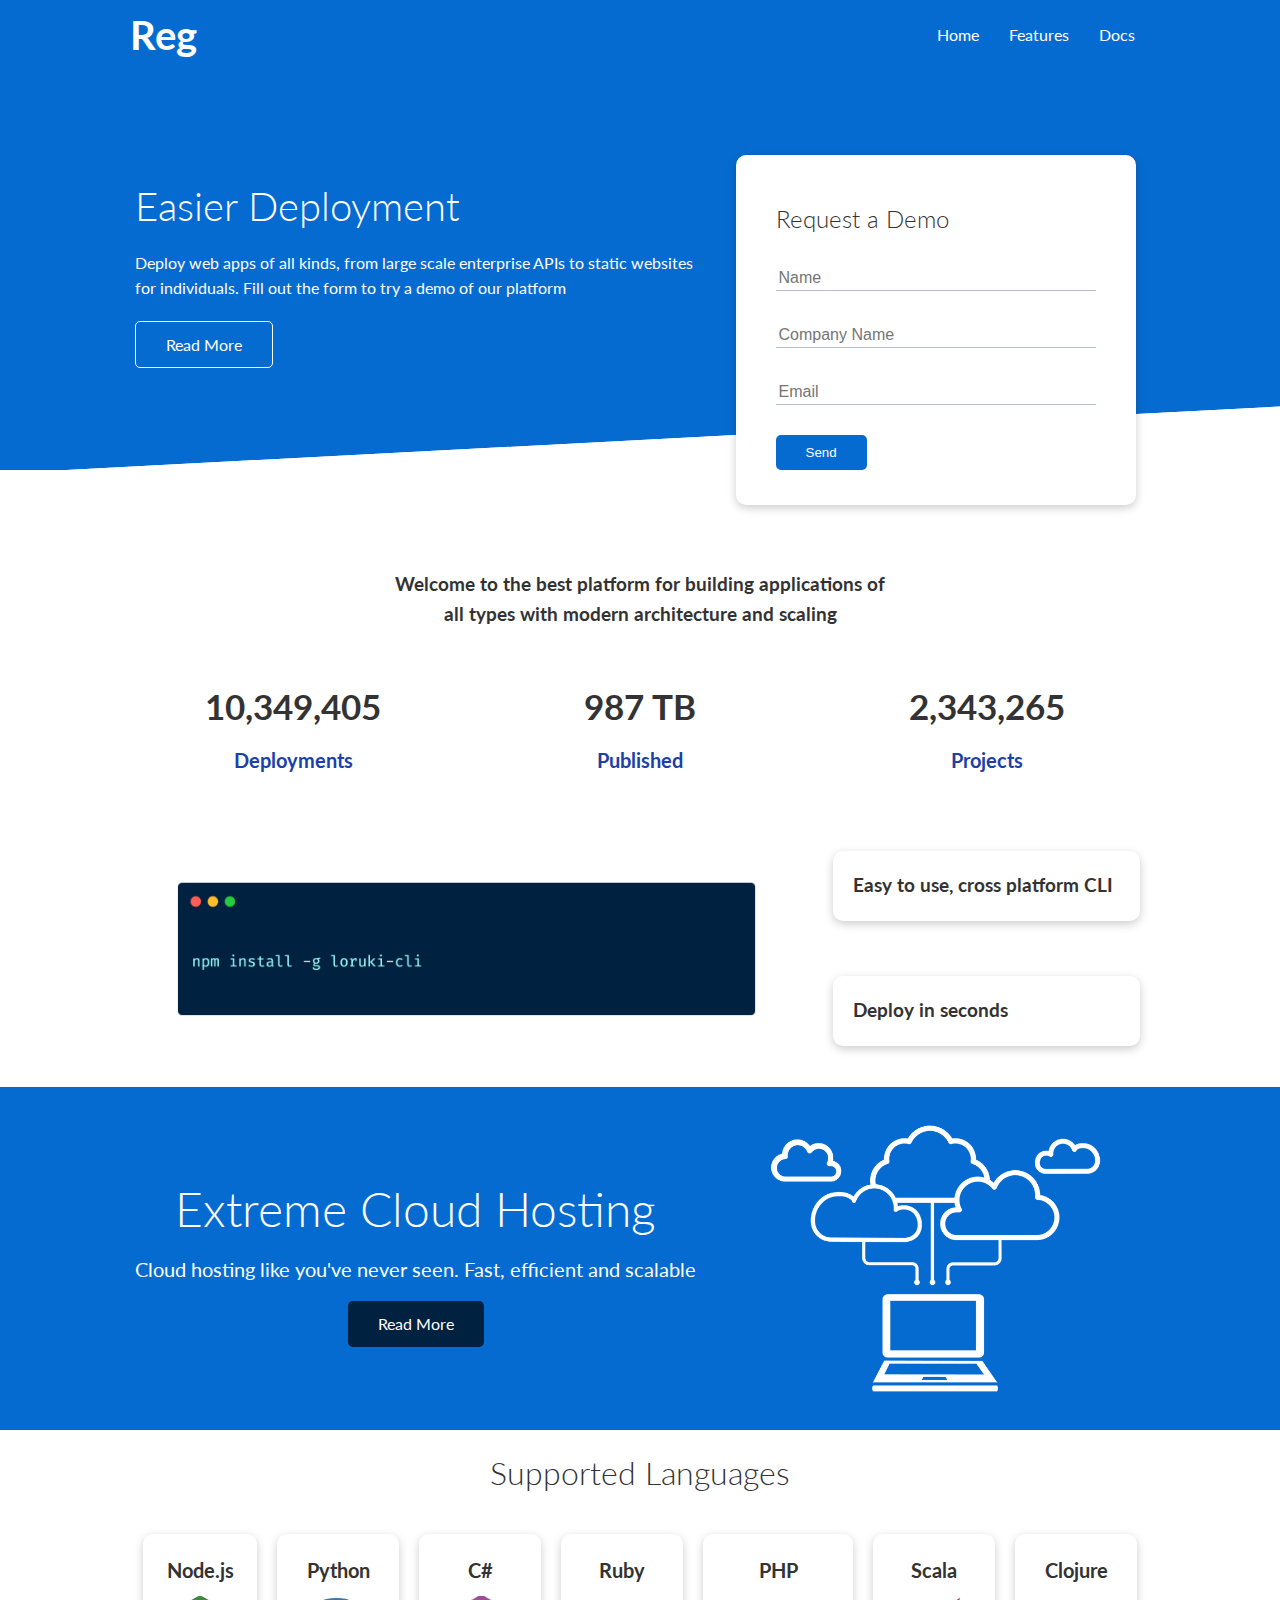
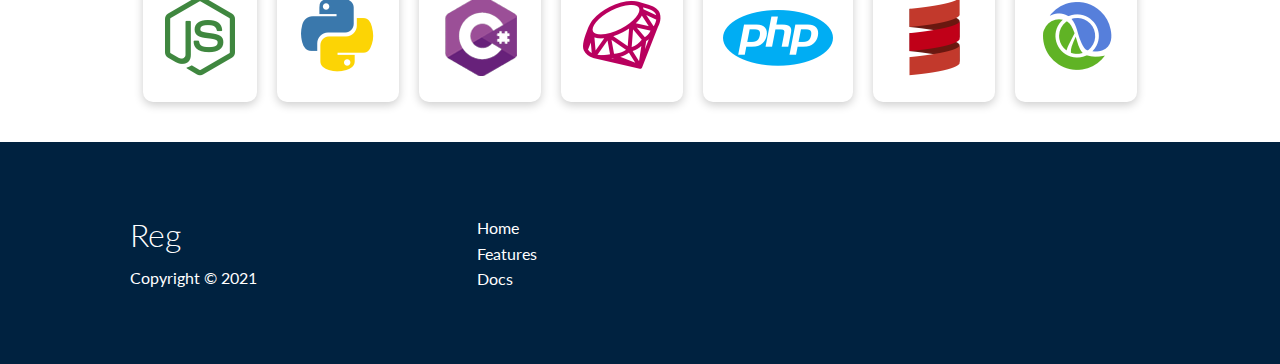
==== index.html @ 33932276 "cool" ====
<!DOCTYPE html>
<html lang="en">
<head>
    <meta charset="UTF-8">
    <meta name="viewport" content="width=device-width, initial-scale=1.0">
    <link rel="stylesheet" href="https://cdnjs.cloudflare.com/ajax/libs/font-awesome/5.15.1/css/all.min.css" integrity="sha512-+4zCK9k+qNFUR5X+cKL9EIR+ZOhtIloNl9GIKS57V1MyNsYpYcUrUeQc9vNfzsWfV28IaLL3i96P9sdNyeRssA==" crossorigin="anonymous" />
    <link rel="stylesheet" href="css/utilities.css">
    <link rel="stylesheet" href="css/style.css">
    <title>Reg | Cloud Hosting Project</title>
</head>
<body>
    <!-- Navbar -->
    <div class="navbar">
        <div class="container flex">
            <h1 class="logo">Reg</h1>
            <nav>
                <ul>
                    <li><a href="index.html">Home</a></li>
                    <li><a href="features.html">Features</a></li>
                    <li><a href="docs.html">Docs</a></li>
                </ul>
            </nav>
        </div>
    </div>
    
    <!-- Showcase -->
    <section class="showcase">
        <div class="container grid">
            <div class="showcase-text">
                <h1>Easier Deployment</h1>
                <p>Deploy web apps of all kinds, from large scale enterprise APIs to static websites for individuals. Fill out the form to try a demo of our platform</p>
                <a href="features.html" class="btn btn-outline">Read More</a>
            </div>

            <div class="showcase-form card">
                <h2>Request a Demo</h2>
                 <!--  <form name="contact" netlify-honeypot="bot-field" method="POST" data-netlify="true">
                    <input type="hidden" name="form-name" value="contact">
                    <p class="hidden">
                        <label>Don’t fill this out if you're human: <input name="bot-field" /></label>
                      </p>
                    <div class="form-control">
                        <input type="text" name="name" placeholder="Name" required>
                    </div>
                    <div class="form-control">
                        <input type="text" name="company" placeholder="Company Name" required>
                    </div>
                    <div class="form-control">
                        <input type="email" name="email" placeholder="Email" required>
                    </div>
                    <input type="submit" value="Send" class="btn btn-primary">
                </form> -->
                 <form>
                    <div class="form-control">
                        <input type="text" name="name" placeholder="Name" required>
                    </div>
                    <div class="form-control">
                        <input type="text" name="company" placeholder="Company Name" required>
                    </div>
                    <div class="form-control">
                        <input type="email" name="email" placeholder="Email" required>
                    </div>
                    <input type="submit" value="Send" class="btn btn-primary">
                </form>
            </div>
        </div>
    </section>

    <!-- Stats -->
    <section class="stats">
        <div class="container">
            <h3 class="stats-heading text-center my-1">
                Welcome to the best platform for building applications of all types with modern architecture and scaling
            </h3>

            <div class="grid grid-3 text-center my-4">
                <div>
                    <i class="fas fa-server fa-3x"></i>
                    <h3>10,349,405</h3>
                    <p class="text-secondary">Deployments</p>
                </div>
                <div>
                    <i class="fas fa-upload fa-3x"></i>
                    <h3>987 TB</h3>
                    <p class="text-secondary">Published</p>
                </div>
                <div>
                    <i class="fas fa-project-diagram fa-3x"></i>
                    <h3>2,343,265</h3>
                    <p class="text-secondary">Projects</p>
                </div>
            </div>
        </div>
    </section>

    <!-- Cli -->
    <section class="cli">
        <div class="container grid">
            <img src="images/cli.png" alt="">
            <div class="card">
                <h3>Easy to use, cross platform CLI</h3>
            </div>
            <div class="card">
                <h3>Deploy in seconds</h3>
            </div>
        </div>
    </section>

    <!-- Cloud -->
    <section class="cloud bg-primary my-2 py-2">
        <div class="container grid">
            <div class="text-center">
                <h2 class="lg">Extreme Cloud Hosting</h2>
                <p class="lead my-1">Cloud hosting like you've never seen. Fast, efficient and scalable</p>
                <a href="features.html" class="btn btn-dark">Read More</a>
            </div>
            <img src="images/cloud.png" alt="">
        </div>
    </section>

    <!-- Languages -->
    <section class="languages">
        <h2 class="md text-center my-2">
            Supported Languages
        </h2>
        <div class="container flex">
            <div class="card">
                <h4>Node.js</h4>
                <img src="images/logos/node.png" alt="node.js">
            </div>
            <div class="card">
                <h4>Python</h4>
                <img src="images/logos/python.png" alt="python">
              </div>
              <div class="card">
                <h4>C#</h4>
                <img src="images/logos/csharp.png" alt="c#">
              </div>
              <div class="card">
                <h4>Ruby</h4>
                <img src="images/logos/ruby.png" alt="ruby">
              </div>
              <div class="card">
                <h4>PHP</h4>
                <img src="images/logos/php.png" alt="php">
              </div>
              <div class="card">
                <h4>Scala</h4>
                <img src="images/logos/scala.png" alt="scala">
              </div>
              <div class="card">
                <h4>Clojure</h4>
                <img src="images/logos/clojure.png" alt="clojure">
              </div>
        </div>
    </section>

    <!-- Footer -->
    <footer class="footer bg-dark py-5">
        <div class="container grid grid-3">
            <div>
                <h1>Reg
                </h1>
                <p>Copyright &copy; 2021</p>
            </div>
            <nav>
                <ul>
                    <li><a href="index.html">Home</a></li>
                    <li><a href="features.html">Features</a></li>
                    <li><a href="docs.html">Docs</a></li>
                </ul>
            </nav>
            <div class="social">
                <a href="#"><i class="fab fa-github fa-2x"></i></a>
                <a href="#"><i class="fab fa-facebook fa-2x"></i></a>
                <a href="#"><i class="fab fa-instagram fa-2x"></i></a>
                <a href="#"><i class="fab fa-twitter fa-2x"></i></a>
            </div>
        </div>
    </footer>
</body>
</html>
---- css/style.css ----
@import url('https://fonts.googleapis.com/css2?family=Lato:wght@300&display=swap');

:root {
  --primary-color: #066bd1;
  --secondary-color: #1c3fa8;
  --dark-color: #002240;
  --light-color: #f4f4f4;
  --success-color: #5cb85c;
  --error-color: #d9534f;
}

* {
  box-sizing: border-box;
  padding: 0;
  margin: 0;
}

body {
  font-family: 'Lato', sans-serif;
  color: #333;
  line-height: 1.6;
}

ul {
  list-style-type: none;
}

a {
  text-decoration: none;
  color: #333;
}

.logo {
  font-size: 2.5rem;
  font-weight: bold;
}

h1,
h2 {
  font-weight: 300;
  line-height: 1.2;
  margin: 10px 0;
}

p {
  margin: 10px 0;
}

img {
  width: 100%;
}

code,
pre {
  background: #333;
  color: #fff;
  padding: 10px;
}

.hidden {
  visibility: hidden;
  height: 0;
}

.container {
  max-width: 1100px;
  margin: 0 auto;
  overflow: auto;
  padding: 0 40px;
}

.card {
  background-color: #fff;
  color: #333;
  border-radius: 10px;
  box-shadow: 0 3px 10px rgba(0, 0, 0, 0.2);
  padding: 20px;
  margin: 10px;
}

.btn {
  display: inline-block;
  padding: 10px 30px;
  cursor: pointer;
  background: var(--primary-color);
  color: #fff;
  border: none;
  border-radius: 5px;
}

.btn-outline {
  background-color: transparent;
  border: 1px #fff solid;
}

.btn:hover {
  transform: scale(0.96);
}

/* Backgrounds & colored buttons */
.bg-primary,
.btn-primary {
  background-color: var(--primary-color);
  color: #fff;
}

.bg-secondary,
.btn-secondary {
  background-color: var(--secondary-color);
  color: #fff;
}

.bg-dark,
.btn-dark {
  background-color: var(--dark-color);
  color: #fff;
}

.bg-light,
.btn-light {
  background-color: var(--light-color);
  color: #333;
}

.bg-primary a,
.btn-primary a,
.bg-secondary a,
.btn-secondary a,
.bg-dark a,
.btn-dark a {
  color: #fff;
}

/* Text colors */
.text-primary {
  color: var(--primary-color);
}

.text-secondary {
  color: var(--secondary-color);
}

.text-dark {
  color: var(--dark-color);
}

.text-light {
  color: var(--light-color);
}

/* Text sizes */
.lead {
  font-size: 20px;
}

.sm {
  font-size: 1rem;
}

.md {
  font-size: 2rem;
}

.lg {
  font-size: 3rem;
}

.xl {
  font-size: 4rem;
}

.text-center {
  text-align: center;
}

/* Alert */
.alert {
  background-color: var(--light-color);
  padding: 10px 20px;
  font-weight: bold;
  margin: 15px 0;
}

.alert i {
  margin-right: 10px;
}

.alert-success {
  background-color: var(--success-color);
  color: #fff;
}

.alert-error {
  background-color: var(--error-color);
  color: #fff;
}

.flex {
  display: flex;
  justify-content: center;
  align-items: center;
  height: 100%;
}

.grid {
  display: grid;
  grid-template-columns: repeat(2, 1fr);
  gap: 20px;
  justify-content: center;
  align-items: center;
  height: 100%;
}

.grid-3 {
  grid-template-columns: repeat(3, 1fr);
}

/* Margin */
.my-1 {
  margin: 1rem 0;
}

.my-2 {
  margin: 1.5rem 0;
}

.my-3 {
  margin: 2rem 0;
}

.my-4 {
  margin: 3rem 0;
}

.my-5 {
  margin: 4rem 0;
}

.m-1 {
  margin: 1rem;
}

.m-2 {
  margin: 1.5rem;
}

.m-3 {
  margin: 2rem;
}

.m-4 {
  margin: 3rem;
}

.m-5 {
  margin: 4rem;
}

/* Padding */
.py-1 {
  padding: 1rem 0;
}

.py-2 {
  padding: 1.5rem 0;
}

.py-3 {
  padding: 2rem 0;
}

.py-4 {
  padding: 3rem 0;
}

.py-5 {
  padding: 4rem 0;
}

.p-1 {
  padding: 1rem;
}

.p-2 {
  padding: 1.5rem;
}

.p-3 {
  padding: 2rem;
}

.p-4 {
  padding: 3rem;
}

.p-5 {
  padding: 4rem;
}


/* Navbar */
.navbar {
  background-color: var(--primary-color);
  color: #fff;
  height: 70px;
}

.navbar ul {
  display: flex;
}

.navbar a {
  color: #fff;
  padding: 10px;
  margin: 0 5px;
}

.navbar a:hover {
  border-bottom: 2px #fff solid;
}

.navbar .flex {
  justify-content: space-between;
}

/* Showcase */
.showcase {
  height: 400px;
  background-color: var(--primary-color);
  color: #fff;
  position: relative;
}

.showcase h1 {
  font-size: 40px;
}

.showcase p {
  margin: 20px 0;
}

.showcase .grid {
  overflow: visible;
  grid-template-columns: 55% auto;
  gap: 30px;
}

.showcase-text {
  animation: slideInFromLeft 1s ease-in;
}

.showcase-form {
  position: relative;
  top: 60px;
  height: 350px;
  width: 400px;
  padding: 40px;
  z-index: 100;
  justify-self: flex-end;
  animation: slideInFromRight 1s ease-in;
}

.showcase-form .form-control {
  margin: 30px 0;
}

.showcase-form input[type='text'],
.showcase-form input[type='email'] {
  border: 0;
  border-bottom: 1px solid #b4becb;
  width: 100%;
  padding: 3px;
  font-size: 16px;
}

.showcase-form input:focus {
  outline: none;
}

.showcase::before,
.showcase::after {
  content: '';
  position: absolute;
  height: 100px;
  bottom: -70px;
  right: 0;
  left: 0;
  background: #fff;
  transform: skewY(-3deg);
  -webkit-transform: skewY(-3deg);
  -moz-transform: skewY(-3deg);
  -ms-transform: skewY(-3deg);
}

/* Stats */
.stats {
  padding-top: 100px;
  animation: slideInFromBottom 1s ease-in;
}

.stats-heading {
  max-width: 500px;
  margin: auto;
}

.stats .grid h3 {
  font-size: 35px;
}

.stats .grid p {
  font-size: 20px;
  font-weight: bold;
}

/* Cli */
.cli .grid {
  grid-template-columns: repeat(3, 1fr);
  grid-template-rows: repeat(2, 1fr);
}

.cli .grid > *:first-child {
  grid-column: 1 / span 2;
  grid-row: 1 / span 2;
}

/* Cloud */
.cloud .grid {
  grid-template-columns: 4fr 3fr;
}

/* Languages */

.languages .flex {
  flex-wrap: wrap;
}

.languages .card {
  text-align: center;
  margin: 18px 10px 40px;
  transition: transform 0.2s ease-in;
}

.languages .card h4 {
  font-size: 20px;
  margin-bottom: 10px;
}

.languages .card:hover {
  transform: translateY(-15px);
}

/* Features */
.features-head img,
.docs-head img {
  width: 200px;
  justify-self: flex-end;
}

.features-sub-head img {
  width: 300px;
  justify-self: flex-end;
}

.features-main .card > i {
  margin-right: 20px;
}

.features-main .grid {
  padding: 30px;
}

.features-main .grid > *:first-child {
  grid-column: 1 / span 3;
}

.features-main .grid > *:nth-child(2) {
  grid-column: 1 / span 2;
}

/* Docs */
.docs-main h3 {
  margin: 20px 0;
}

.docs-main .grid {
  grid-template-columns: 1fr 2fr;
  align-items: flex-start;
}

.docs-main nav li {
  font-size: 17px;
  padding-bottom: 5px;
  margin-bottom: 5px;
  border-bottom: 1px #ccc solid;
}

.docs-main a:hover {
  font-weight: bold;
}

/* Footer */
.footer .social a {
  margin: 0 10px;
}

.fa-github:hover {
  color: #000000;
}

.fa-facebook:hover {
  color: #1773EA;
}

.fa-instagram:hover {
  color: #B32E87;
}

.fa-twitter:hover {
  color: #1C9CEA;
}

/* Animations */
@keyframes slideInFromLeft {
  0% {
    transform: translateX(-100%);
  }

  100% {
    transform: translateX(0);
  }
}

@keyframes slideInFromRight {
  0% {
    transform: translateX(100%);
  }

  100% {
    transform: translateX(0);
  }
}

@keyframes slideInFromTop {
  0% {
    transform: translateY(-100%);
  }

  100% {
    transform: translateX(0);
  }
}

@keyframes slideInFromBottom {
  0% {
    transform: translateY(100%);
  }

  100% {
    transform: translateX(0);
  }
}

/* Tablets and under */
@media (max-width: 768px) {
  .grid,
  .showcase .grid,
  .stats .grid,
  .cli .grid,
  .cloud .grid,
  .features-main .grid,
  .docs-main .grid {
    grid-template-columns: 1fr;
    grid-template-rows: 1fr;
  }

  .showcase {
    height: auto;
  }

  .showcase-text {
    text-align: center;
    margin-top: 40px;
    animation: slideInFromTop 1s ease-in;
  }

  .showcase-form {
    justify-self: center;
    margin: auto;
    animation: slideInFromBottom 1s ease-in;
  }

  .cli .grid > *:first-child {
    grid-column: 1;
    grid-row: 1;
  }

  .features-head,
  .features-sub-head,
  .docs-head {
    text-align: center;
  }

  .features-head img,
  .features-sub-head img,
  .docs-head img {
    justify-self: center;
  }

  .features-main .grid > *:first-child,
  .features-main .grid > *:nth-child(2) {
    grid-column: 1;
  }
}

/* Mobile */
@media (max-width: 500px) {
  .navbar {
    height: 110px;
  }

  .navbar .flex {
    flex-direction: column;
  }

  .navbar ul {
    padding: 10px;
    background-color: rgba(0, 0, 0, 0.1);
  }
  
  .showcase-form {
    width: 300px;
  }
}
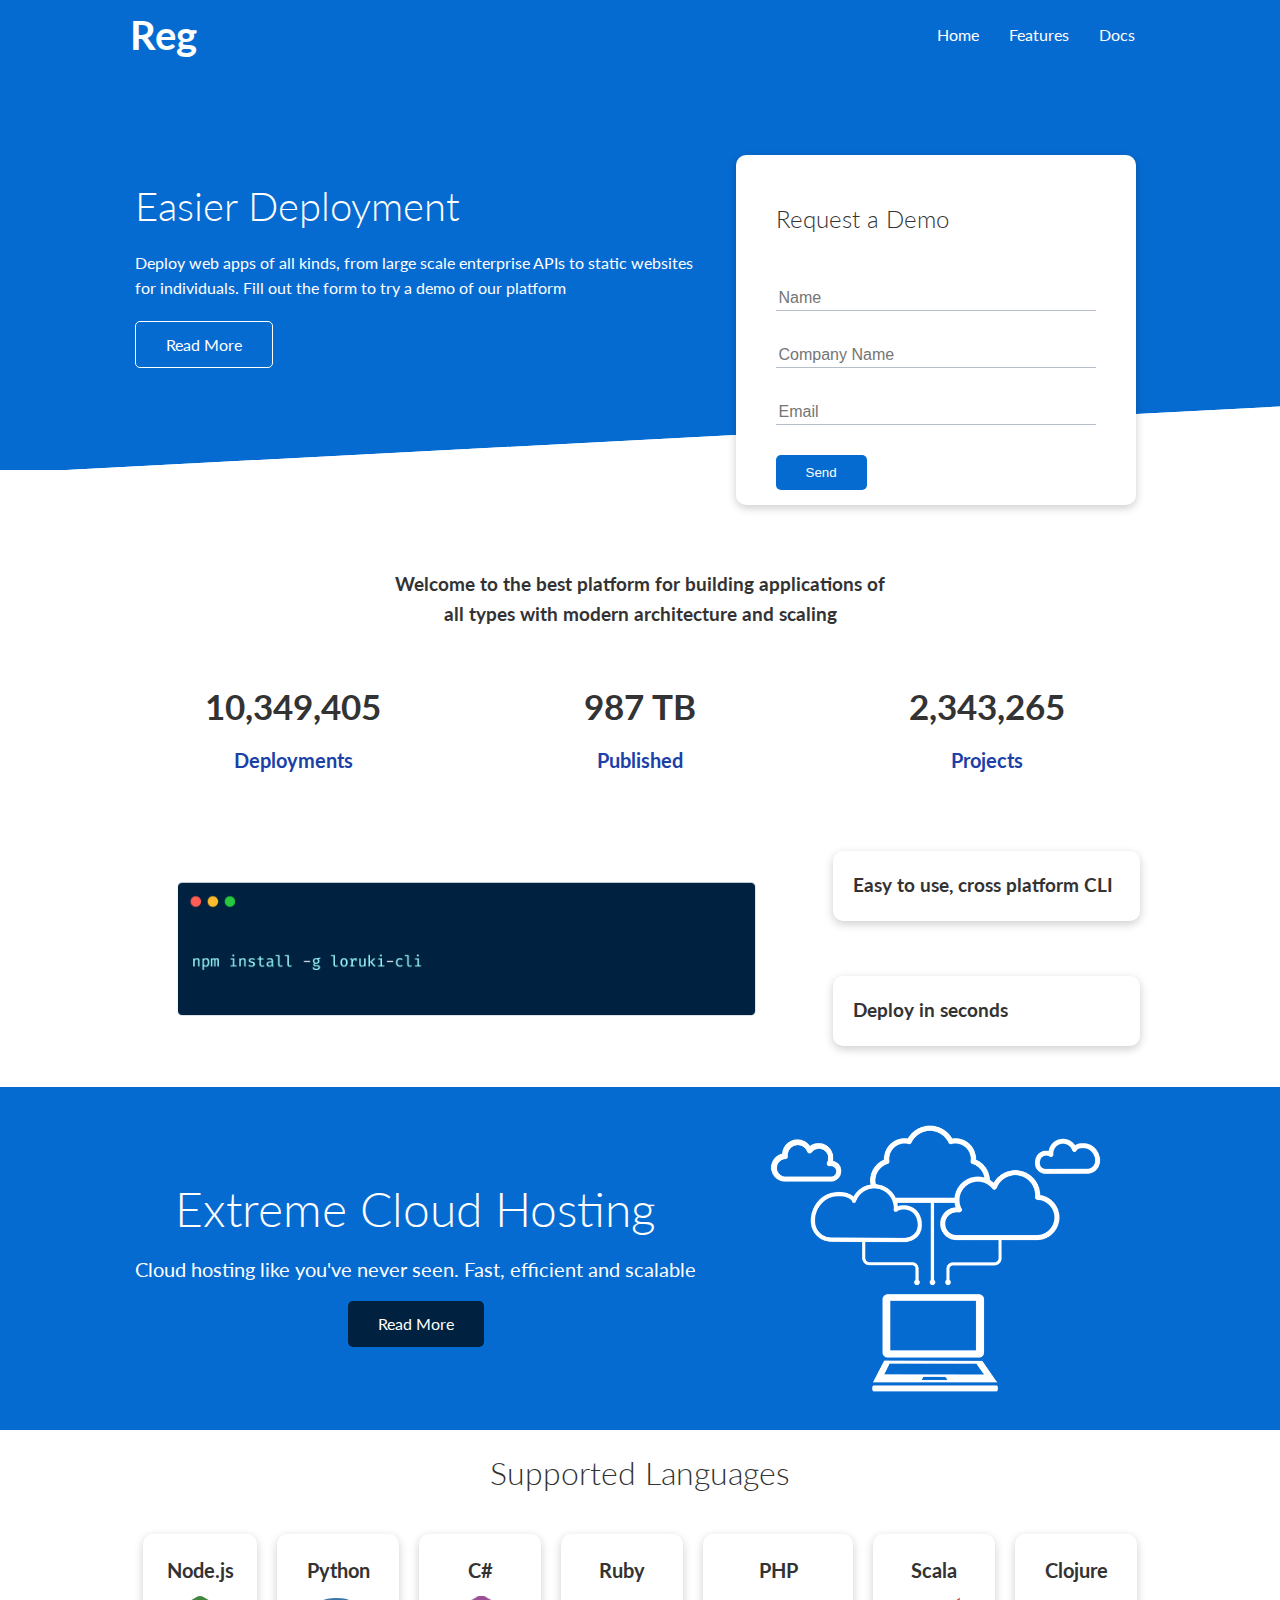
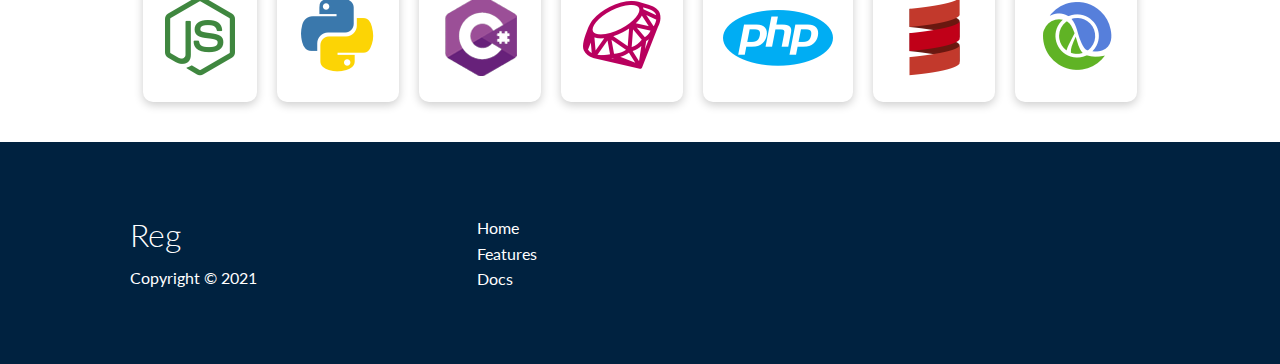
==== commit 3ea7ab92: "1 more commit" ====
--- a/index.html
+++ b/index.html
@@ -34,7 +34,7 @@
 
             <div class="showcase-form card">
                 <h2>Request a Demo</h2>
-                 <!--  <form name="contact" netlify-honeypot="bot-field" method="POST" data-netlify="true">
+                  <form name="contact" netlify-honeypot="bot-field" method="POST" data-netlify="true">
                     <input type="hidden" name="form-name" value="contact">
                     <p class="hidden">
                         <label>Don’t fill this out if you're human: <input name="bot-field" /></label>
@@ -49,8 +49,8 @@
                         <input type="email" name="email" placeholder="Email" required>
                     </div>
                     <input type="submit" value="Send" class="btn btn-primary">
-                </form> -->
-                 <form>
+                </form>
+                 <!-- <form>
                     <div class="form-control">
                         <input type="text" name="name" placeholder="Name" required>
                     </div>
@@ -61,7 +61,7 @@
                         <input type="email" name="email" placeholder="Email" required>
                     </div>
                     <input type="submit" value="Send" class="btn btn-primary">
-                </form>
+                </form> -->
             </div>
         </div>
     </section>
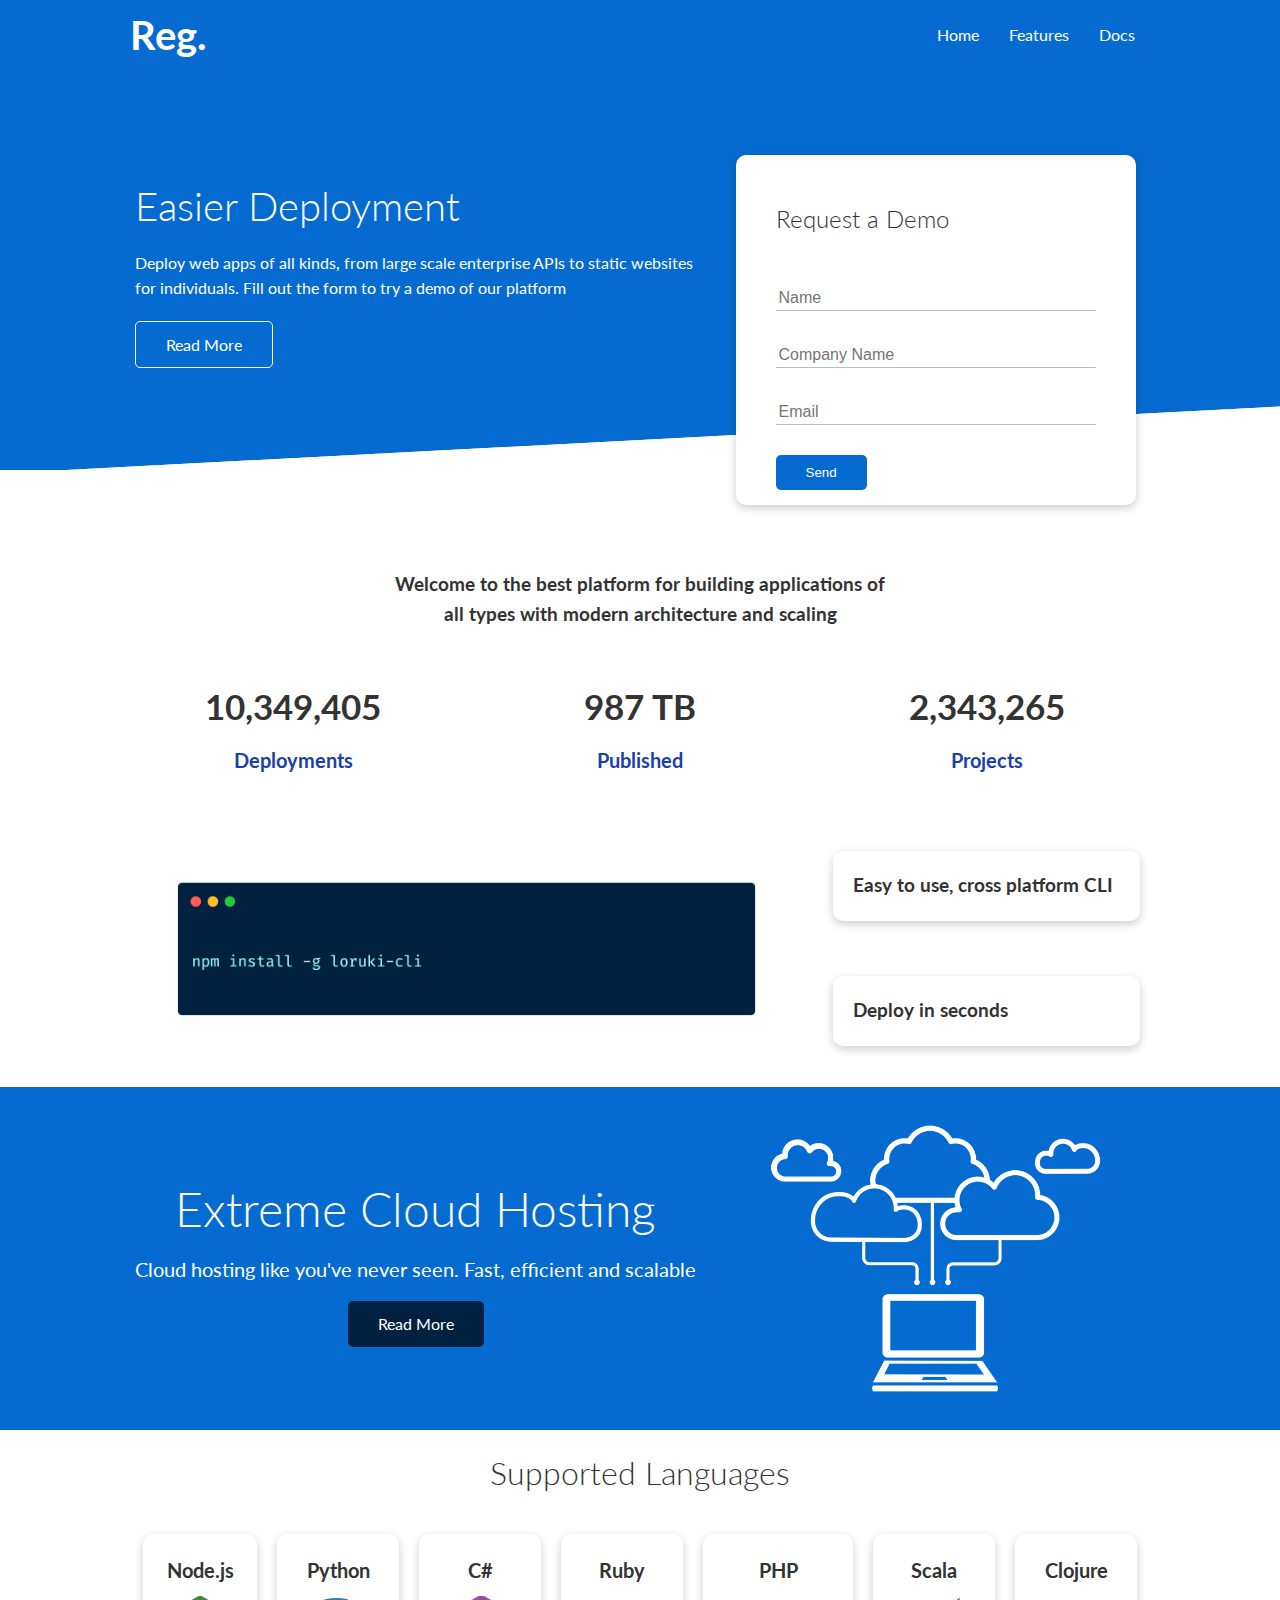
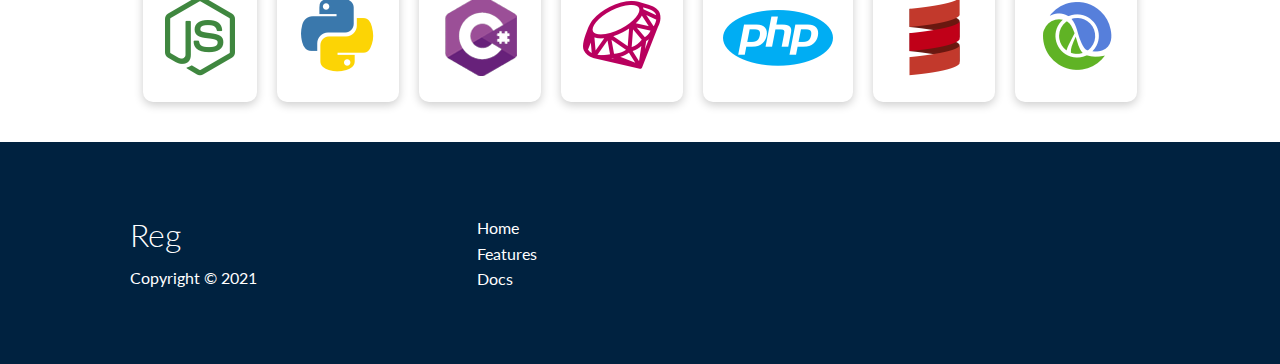
==== commit 299ad92f: "corrections" ====
--- a/index.html
+++ b/index.html
@@ -12,7 +12,7 @@
     <!-- Navbar -->
     <div class="navbar">
         <div class="container flex">
-            <h1 class="logo">Reg</h1>
+            <h1 class="logo">Reg.</h1>
             <nav>
                 <ul>
                     <li><a href="index.html">Home</a></li>
--- a/css/utilities.css
+++ b/css/utilities.css
@@ -0,0 +1,234 @@
+.container {
+    max-width: 1100px;
+    margin: 0 auto;
+    overflow: auto;
+    padding: 0 40px;
+  }
+  
+  .card {
+    background-color: #fff;
+    color: #333;
+    border-radius: 10px;
+    box-shadow: 0 3px 10px rgba(0, 0, 0, 0.2);
+    padding: 20px;
+    margin: 10px;
+  }
+  
+  .btn {
+    display: inline-block;
+    padding: 10px 30px;
+    cursor: pointer;
+    background: var(--primary-color);
+    color: #fff;
+    border: none;
+    border-radius: 5px;
+  }
+  
+  .btn-outline {
+    background-color: transparent;
+    border: 1px #fff solid;
+  }
+  
+  .btn:hover {
+    transform: scale(0.98);
+  }
+  
+  /* Backgrounds & colored buttons */
+  .bg-primary,
+  .btn-primary {
+    background-color: var(--primary-color);
+    color: #fff;
+  }
+  
+  .bg-secondary,
+  .btn-secondary {
+    background-color: var(--secondary-color);
+    color: #fff;
+  }
+  
+  .bg-dark,
+  .btn-dark {
+    background-color: var(--dark-color);
+    color: #fff;
+  }
+  
+  .bg-light,
+  .btn-light {
+    background-color: var(--light-color);
+    color: #333;
+  }
+  
+  .bg-primary a,
+  .btn-primary a,
+  .bg-secondary a,
+  .btn-secondary a,
+  .bg-dark a,
+  .btn-dark a {
+    color: #fff;
+  }
+  
+  /* Text colors */
+  .text-primary {
+    color: var(--primary-color);
+  }
+  
+  .text-secondary {
+    color: var(--secondary-color);
+  }
+  
+  .text-dark {
+    color: var(--dark-color);
+  }
+  
+  .text-light {
+    color: var(--light-color);
+  }
+  
+  /* Text sizes */
+  .lead {
+    font-size: 20px;
+  }
+  
+  .sm {
+    font-size: 1rem;
+  }
+  
+  .md {
+    font-size: 2rem;
+  }
+  
+  .lg {
+    font-size: 3rem;
+  }
+  
+  .xl {
+    font-size: 4rem;
+  }
+  
+  .text-center {
+    text-align: center;
+  }
+  
+  /* Alert */
+  .alert {
+    background-color: var(--light-color);
+    padding: 10px 20px;
+    font-weight: bold;
+    margin: 15px 0;
+  }
+  
+  .alert i {
+    margin-right: 10px;
+  }
+  
+  .alert-success {
+    background-color: var(--success-color);
+    color: #fff;
+  }
+  
+  .alert-error {
+    background-color: var(--error-color);
+    color: #fff;
+  }
+  
+  .flex {
+    display: flex;
+    justify-content: center;
+    align-items: center;
+    height: 100%;
+  }
+  
+  .grid {
+    display: grid;
+    grid-template-columns: repeat(2, 1fr);
+    gap: 20px;
+    justify-content: center;
+    align-items: center;
+    height: 100%;
+  }
+  
+  .grid-3 {
+    grid-template-columns: repeat(3, 1fr);
+  }
+  
+  /* Margin */
+  .my-1 {
+    margin: 1rem 0;
+  }
+  
+  .my-2 {
+    margin: 1.5rem 0;
+  }
+  
+  .my-3 {
+    margin: 2rem 0;
+  }
+  
+  .my-4 {
+    margin: 3rem 0;
+  }
+  
+  .my-5 {
+    margin: 4rem 0;
+  }
+  
+  .m-1 {
+    margin: 1rem;
+  }
+  
+  .m-2 {
+    margin: 1.5rem;
+  }
+  
+  .m-3 {
+    margin: 2rem;
+  }
+  
+  .m-4 {
+    margin: 3rem;
+  }
+  
+  .m-5 {
+    margin: 4rem;
+  }
+  
+  /* Padding */
+  .py-1 {
+    padding: 1rem 0;
+  }
+  
+  .py-2 {
+    padding: 1.5rem 0;
+  }
+  
+  .py-3 {
+    padding: 2rem 0;
+  }
+  
+  .py-4 {
+    padding: 3rem 0;
+  }
+  
+  .py-5 {
+    padding: 4rem 0;
+  }
+  
+  .p-1 {
+    padding: 1rem;
+  }
+  
+  .p-2 {
+    padding: 1.5rem;
+  }
+  
+  .p-3 {
+    padding: 2rem;
+  }
+  
+  .p-4 {
+    padding: 3rem;
+  }
+  
+  .p-5 {
+    padding: 4rem;
+  }